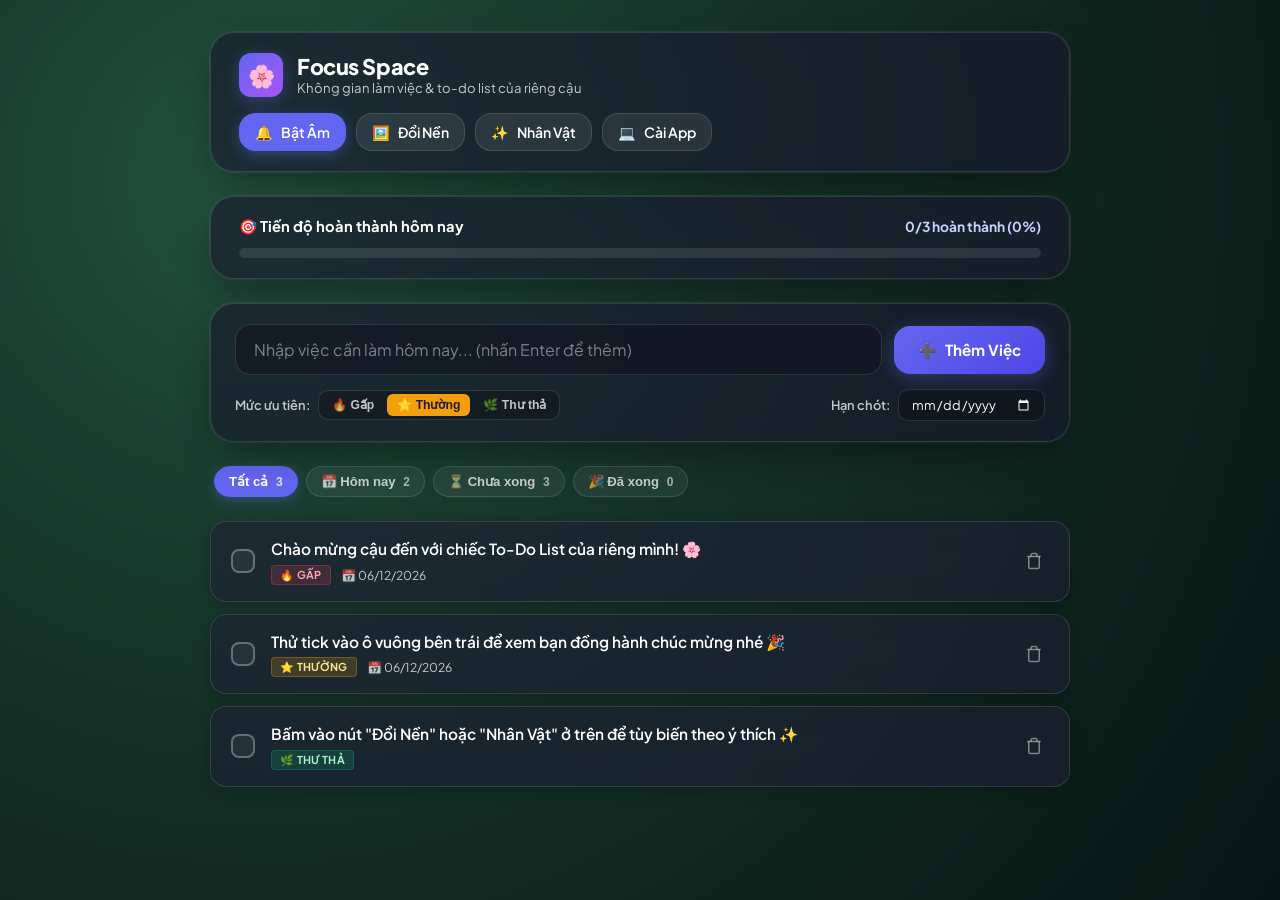
==== index.html @ 89729b4c "Release: Aesthetic Focus To-Do & Companion App v1.0" ====
<!DOCTYPE html>
<html lang="vi">
<head>
  <meta charset="UTF-8">
  <meta name="viewport" content="width=device-width, initial-scale=1.0">
  <title>Aesthetic Focus To-Do & Companion</title>
  <meta name="description" content="Chiếc App To-Do List thẩm mỹ với hình nền tự chọn và nhân vật đồng hành chúc mừng">
  
  <!-- PWA Manifest & Meta -->
  <link rel="manifest" href="manifest.json">
  <meta name="theme-color" content="#1e1e2e">
  <meta name="apple-mobile-web-app-capable" content="yes">
  <meta name="apple-mobile-web-app-status-bar-style" content="black-translucent">
  <link rel="icon" href="data:image/svg+xml,<svg xmlns=%22http://www.w3.org/2000/svg%22 viewBox=%220 0 100 100%22><text y=%22.9em%22 font-size=%2290%22>🌸</text></svg>">

  <!-- Stylesheets -->
  <link rel="stylesheet" href="css/style.css?v=3">
  <link rel="stylesheet" href="css/companion.css?v=3">
</head>
<body>

  <!-- Dynamic Wallpaper & Configurable Blur/Darkness Overlays -->
  <div id="wallpaper-layer"></div>
  <div id="wallpaper-overlay"></div>

  <!-- Confetti Canvas for Celebrations -->
  <canvas id="confetti-canvas"></canvas>

  <!-- Main Viewport -->
  <main class="app-viewport">

    <!-- App Header -->
    <header class="glass-panel app-header">
      <div class="brand-wrapper">
        <div class="brand-logo-icon">🌸</div>
        <div class="brand-text">
          <h1>Focus Space</h1>
          <p>Không gian làm việc & to-do list của riêng cậu</p>
        </div>
      </div>

      <div class="header-controls">
        <button id="btn-toggle-sound" class="icon-btn" title="Bật/Tắt âm thanh chúc mừng">
          <span>🔔</span> Bật Âm
        </button>
        <button id="btn-open-theme-modal" class="icon-btn" title="Tùy chỉnh hình nền & giao diện">
          <span>🖼️</span> Đổi Nền
        </button>
        <button id="btn-open-companion-modal" class="icon-btn" title="Tùy chỉnh nhân vật & câu chúc">
          <span>✨</span> Nhân Vật
        </button>
        <button id="btn-install-pwa" class="icon-btn" style="display: none;" title="Cài đặt thành App trên máy tính">
          <span>💻</span> Cài App
        </button>
      </div>
    </header>

    <!-- Daily Completion Progress Card -->
    <section class="glass-panel progress-card">
      <div class="progress-header">
        <span class="progress-title">🎯 Tiến độ hoàn thành hôm nay</span>
        <span id="progress-stats-text" class="progress-stats">0/0 hoàn thành (0%)</span>
      </div>
      <div class="progress-track">
        <div id="progress-fill" class="progress-fill"></div>
      </div>
    </section>

    <!-- Quick Task Composer -->
    <section class="glass-panel task-composer">
      <form id="task-composer-form" class="composer-form">
        <div class="composer-main-row">
          <input 
            type="text" 
            id="task-input-field" 
            class="task-input-field" 
            placeholder="Nhập việc cần làm hôm nay... (nhấn Enter để thêm)" 
            autocomplete="off" 
            required
          />
          <button type="submit" class="btn-add">
            <span>➕</span> Thêm Việc
          </button>
        </div>

        <div class="composer-meta-row">
          <div class="meta-group">
            <span class="meta-label">Mức ưu tiên:</span>
            <div class="priority-selector">
              <button type="button" class="prio-opt" data-prio="high">🔥 Gấp</button>
              <button type="button" class="prio-opt selected" data-prio="medium">⭐ Thường</button>
              <button type="button" class="prio-opt" data-prio="low">🌿 Thư thả</button>
            </div>
          </div>

          <div class="meta-group">
            <span class="meta-label">Hạn chót:</span>
            <input type="date" id="task-due-date" class="date-input" />
          </div>
        </div>
      </form>
    </section>

    <!-- Filter Bar -->
    <section class="filter-container">
      <div class="filter-chips">
        <button class="chip-btn active" data-filter="all">
          Tất cả <span id="count-all" class="filter-count">0</span>
        </button>
        <button class="chip-btn" data-filter="today">
          📅 Hôm nay <span id="count-today" class="filter-count">0</span>
        </button>
        <button class="chip-btn" data-filter="pending">
          ⏳ Chưa xong <span id="count-pending" class="filter-count">0</span>
        </button>
        <button class="chip-btn" data-filter="completed">
          🎉 Đã xong <span id="count-completed" class="filter-count">0</span>
        </button>
      </div>
    </section>

    <!-- Task List Container -->
    <section id="task-list-container" class="task-list">
      <!-- Dynamically rendered task items -->
    </section>

  </main>

  <!-- Interactive Mascot / Companion Pop-up Widget -->
  <aside id="companion-widget" class="companion-widget" aria-live="polite">
    <div id="companion-speech-bubble" class="companion-speech-bubble" title="Bấm để đóng">
      <span class="speech-bubble-tag">Bạn đồng hành</span>
      <p id="companion-quote-text">Tuyệt vời quá! Cậu đã hoàn thành thêm một việc rồi! ✨</p>
    </div>
    <div id="companion-avatar-box" class="companion-avatar-container" title="Bấm để đóng">
      <img id="companion-img" class="companion-img" src="" alt="Companion Mascot" />
      <div class="companion-sparkle sparkle-1">✨</div>
      <div class="companion-sparkle sparkle-2">💖</div>
    </div>
  </aside>

  <!-- Modal 1: Theme & Wallpaper Studio -->
  <div id="modal-theme-settings" class="modal-backdrop">
    <div class="modal-card">
      <div class="modal-header">
        <h2><span>🖼️</span> Tùy Chỉnh Hình Nền & Hiệu Ứng</h2>
        <button class="btn-close-modal" title="Đóng">✕</button>
      </div>
      <div class="modal-body">
        
        <div>
          <div class="setting-section-title">1. Chọn hình nền có sẵn (Aesthetic Presets)</div>
          <div id="preset-wallpapers-list" class="wallpaper-grid">
            <!-- Rendered by ThemeManager -->
          </div>
        </div>

        <div>
          <div class="setting-section-title">2. Tải ảnh/GIF từ máy tính của bạn</div>
          <label class="upload-box" for="custom-wallpaper-file">
            <div class="upload-box-icon">📁</div>
            <p><strong>Bấm vào đây để chọn ảnh hoặc GIF nền từ máy</strong></p>
            <p style="font-size: 0.76rem; color: var(--text-muted); margin-top: 4px;">(Ảnh sẽ được lưu trực tiếp trên trình duyệt của bạn, hoạt động Offline)</p>
            <input type="file" id="custom-wallpaper-file" accept="image/*" style="display: none;" />
          </label>
        </div>

        <div>
          <div class="setting-section-title">3. Tinh chỉnh độ sáng & độ mờ kính Glassmorphism</div>
          <div style="display: flex; flex-direction: column; gap: 16px;">
            <div class="range-group">
              <div class="range-label-row">
                <span>Độ tối lớp phủ nền (giúp chữ luôn rõ nét)</span>
                <strong id="setting-opacity-val">55%</strong>
              </div>
              <input type="range" id="setting-opacity-range" class="custom-range" min="0.1" max="0.9" step="0.05" value="0.55" />
            </div>

            <div class="range-group">
              <div class="range-label-row">
                <span>Độ mờ hậu cảnh (Background Blur)</span>
                <strong id="setting-blur-val">0px</strong>
              </div>
              <input type="range" id="setting-blur-range" class="custom-range" min="0" max="25" step="1" value="0" />
            </div>
          </div>
        </div>

        <div>
          <button id="btn-reset-theme" class="btn-test-celebration" style="background: rgba(239, 68, 68, 0.15); border-color: rgba(239, 68, 68, 0.4); color: #fca5a5;">
            🧹 Reset Hình Nền Mặc Định & Cập Nhật Mới
          </button>
        </div>

      </div>
    </div>
  </div>

  <!-- Modal 2: Companion Mascot & Dialogue Studio -->
  <div id="modal-companion-settings" class="modal-backdrop">
    <div class="modal-card">
      <div class="modal-header">
        <h2><span>✨</span> Cài Đặt Bạn Đồng Hành & Lời Chúc</h2>
        <button class="btn-close-modal" title="Đóng">✕</button>
      </div>
      <div class="modal-body">
        
        <div>
          <div class="setting-section-title">1. Avatar / Ảnh nhân vật của bạn</div>
          <div class="avatar-preview-box">
            <img id="current-avatar-preview" class="current-avatar-preview" src="" alt="Avatar Preview" />
            <div style="flex: 1;">
              <label class="icon-btn" for="custom-avatar-file" style="cursor: pointer; display: inline-flex;">
                <span>📸</span> Tải ảnh / GIF nhân vật từ máy
              </label>
              <input type="file" id="custom-avatar-file" accept="image/*" style="display: none;" />
              <p style="font-size: 0.76rem; color: var(--text-muted); margin-top: 6px;">
                Cậu có thể tải lên ảnh hoạt hình, anime, chibi hoặc meme yêu thích.
              </p>
            </div>
          </div>
        </div>

        <div>
          <div class="setting-section-title">2. Danh sách câu thoại chúc mừng ngẫu nhiên</div>
          <div style="display: flex; flex-direction: column; gap: 10px;">
            <div id="companion-quotes-list" class="quotes-list">
              <!-- Rendered by CompanionManager -->
            </div>

            <form id="form-add-quote" class="add-quote-row">
              <input type="text" id="input-new-quote" class="input-quote" placeholder="Thêm câu khen ngợi mới theo ý bạn..." required />
              <button type="submit" class="btn-sm-add">Thêm câu</button>
            </form>
          </div>
        </div>

        <div>
          <div class="setting-section-title">3. Trải nghiệm thử hiệu ứng</div>
          <button id="btn-test-celebration" class="btn-test-celebration">
            🎉 Bấm vào đây để thử Pop-up & Pháo hoa ngay lập tức!
          </button>
        </div>

      </div>
    </div>
  </div>

  <!-- Application Logic Scripts -->
  <script src="js/storage.js?v=3"></script>
  <script src="js/audio.js?v=3"></script>
  <script src="js/theme.js?v=3"></script>
  <script src="js/companion.js?v=3"></script>
  <script src="js/tasks.js?v=3"></script>
  <script src="js/app.js?v=3"></script>
</body>
</html>
---- css/style.css ----
@import url('https://fonts.googleapis.com/css2?family=Plus+Jakarta+Sans:wght@400;500;600;700;800&family=JetBrains+Mono:wght@400;500&display=swap');

:root {
  --font-main: 'Plus Jakarta Sans', system-ui, -apple-system, sans-serif;
  --font-mono: 'JetBrains Mono', monospace;

  /* Glassmorphism tokens */
  --glass-bg: rgba(26, 27, 46, 0.65);
  --glass-bg-hover: rgba(35, 37, 64, 0.8);
  --glass-card: rgba(30, 32, 54, 0.6);
  --glass-border: rgba(255, 255, 255, 0.12);
  --glass-border-focus: rgba(147, 197, 253, 0.45);
  --glass-shadow: 0 16px 40px -10px rgba(0, 0, 0, 0.45), 0 0 1px 1px rgba(255, 255, 255, 0.08);

  /* Colors */
  --text-primary: #ffffff;
  --text-secondary: rgba(255, 255, 255, 0.75);
  --text-muted: rgba(255, 255, 255, 0.45);
  
  --primary: #6366f1;
  --primary-hover: #4f46e5;
  --primary-glow: rgba(99, 102, 241, 0.35);

  --accent-green: #10b981;
  --accent-amber: #f59e0b;
  --accent-rose: #f43f5e;
  --accent-cyan: #06b6d4;

  /* Priority Tags */
  --prio-high-bg: rgba(244, 63, 94, 0.18);
  --prio-high-text: #fda4af;
  --prio-med-bg: rgba(245, 158, 11, 0.18);
  --prio-med-text: #fde68a;
  --prio-low-bg: rgba(16, 185, 129, 0.18);
  --prio-low-text: #a7f3d0;

  --radius-sm: 10px;
  --radius-md: 16px;
  --radius-lg: 24px;
  --radius-full: 9999px;

  --backdrop-blur: 16px;
  --bg-overlay-opacity: 0.55;
  --transition-smooth: all 0.25s cubic-bezier(0.4, 0, 0.2, 1);
}

/* Reset & Base */
*, *::before, *::after {
  margin: 0;
  padding: 0;
  box-sizing: border-box;
}

html, body {
  width: 100%;
  min-height: 100vh;
  margin: 0;
  padding: 0;
  background: transparent;
  font-family: var(--font-main);
  color: var(--text-primary);
  overflow-x: hidden;
  -webkit-font-smoothing: antialiased;
}

/* Màu tối chỉ ở html element (phía sau cùng) */
html {
  background-color: #0c0e1a;
}

body {
  position: relative;
}

/* Dynamic Wallpaper Container - luôn nằm dưới cùng, KHÔNG dùng z-index âm */
#wallpaper-layer {
  position: fixed;
  inset: 0;
  width: 100%;
  height: 100%;
  background-size: cover;
  background-position: center center;
  background-repeat: no-repeat;
  /* Gradient fallback đẹp khi chưa load được ảnh */
  background-color: #1a1a2e;
  background-image: linear-gradient(135deg, #1a1a2e 0%, #16213e 40%, #0f3460 100%);
  transition: background-image 0.5s ease-in-out;
  z-index: 1;
  pointer-events: none;
}

/* Lớp phủ tối lên ảnh nền */
#wallpaper-overlay {
  position: fixed;
  inset: 0;
  width: 100%;
  height: 100%;
  background-color: rgba(8, 10, 20, 0.35);
  backdrop-filter: blur(var(--wallpaper-blur, 0px));
  -webkit-backdrop-filter: blur(var(--wallpaper-blur, 0px));
  z-index: 2;
  pointer-events: none;
  transition: background-color 0.3s ease, backdrop-filter 0.3s ease;
}

/* Main App Wrapper - cao nhất */
.app-viewport {
  width: 100%;
  max-width: 900px;
  margin: 0 auto;
  padding: 32px 20px 100px;
  min-height: 100vh;
  display: flex;
  flex-direction: column;
  gap: 24px;
  position: relative;
  z-index: 10;
}

/* Glassmorphism Surface Utility */
.glass-panel {
  background: var(--glass-bg);
  backdrop-filter: blur(var(--backdrop-blur));
  -webkit-backdrop-filter: blur(var(--backdrop-blur));
  border: 1px solid var(--glass-border);
  box-shadow: var(--glass-shadow);
  border-radius: var(--radius-lg);
  position: relative;
  overflow: hidden;
}

/* Header Section */
.app-header {
  padding: 20px 28px;
  display: flex;
  align-items: center;
  justify-content: space-between;
  gap: 16px;
  flex-wrap: wrap;
}

.brand-wrapper {
  display: flex;
  align-items: center;
  gap: 14px;
}

.brand-logo-icon {
  width: 44px;
  height: 44px;
  border-radius: 12px;
  background: linear-gradient(135deg, #6366f1, #a855f7);
  display: flex;
  align-items: center;
  justify-content: center;
  font-size: 22px;
  box-shadow: 0 4px 15px var(--primary-glow);
}

.brand-text h1 {
  font-size: 1.35rem;
  font-weight: 800;
  letter-spacing: -0.02em;
  line-height: 1.2;
}

.brand-text p {
  font-size: 0.82rem;
  color: var(--text-secondary);
}

.header-controls {
  display: flex;
  align-items: center;
  gap: 10px;
}

.icon-btn {
  background: rgba(255, 255, 255, 0.08);
  border: 1px solid var(--glass-border);
  color: var(--text-primary);
  padding: 9px 15px;
  border-radius: var(--radius-md);
  cursor: pointer;
  display: inline-flex;
  align-items: center;
  gap: 8px;
  font-size: 0.88rem;
  font-weight: 600;
  font-family: inherit;
  transition: var(--transition-smooth);
}

.icon-btn:hover {
  background: rgba(255, 255, 255, 0.16);
  border-color: rgba(255, 255, 255, 0.3);
  transform: translateY(-1px);
}

.icon-btn.active {
  background: var(--primary);
  border-color: var(--primary);
  box-shadow: 0 4px 14px var(--primary-glow);
}

/* Progress & Daily Metric Bar */
.progress-card {
  padding: 20px 28px;
}

.progress-header {
  display: flex;
  justify-content: space-between;
  align-items: center;
  margin-bottom: 12px;
}

.progress-title {
  font-size: 0.92rem;
  font-weight: 700;
  display: flex;
  align-items: center;
  gap: 8px;
}

.progress-stats {
  font-size: 0.86rem;
  font-weight: 700;
  color: #c7d2fe;
}

.progress-track {
  width: 100%;
  height: 10px;
  background: rgba(255, 255, 255, 0.1);
  border-radius: var(--radius-full);
  overflow: hidden;
  position: relative;
}

.progress-fill {
  height: 100%;
  width: 0%;
  background: linear-gradient(90deg, #6366f1, #38bdf8, #10b981);
  border-radius: var(--radius-full);
  transition: width 0.5s cubic-bezier(0.34, 1.56, 0.64, 1);
  box-shadow: 0 0 12px rgba(56, 189, 248, 0.5);
}

/* Quick Input Section */
.task-composer {
  padding: 20px 24px;
}

.composer-form {
  display: flex;
  flex-direction: column;
  gap: 14px;
}

.composer-main-row {
  display: flex;
  gap: 12px;
  align-items: center;
}

.task-input-field {
  flex: 1;
  background: rgba(15, 16, 28, 0.5);
  border: 1px solid var(--glass-border);
  border-radius: var(--radius-md);
  padding: 14px 18px;
  color: var(--text-primary);
  font-size: 1rem;
  font-family: inherit;
  outline: none;
  transition: var(--transition-smooth);
}

.task-input-field::placeholder {
  color: var(--text-muted);
}

.task-input-field:focus {
  border-color: var(--primary);
  background: rgba(20, 22, 38, 0.7);
  box-shadow: 0 0 0 3px var(--primary-glow);
}

.btn-add {
  background: linear-gradient(135deg, #6366f1, #4f46e5);
  color: white;
  border: none;
  border-radius: var(--radius-md);
  padding: 14px 24px;
  font-weight: 700;
  font-size: 0.95rem;
  font-family: inherit;
  cursor: pointer;
  display: inline-flex;
  align-items: center;
  gap: 8px;
  box-shadow: 0 4px 18px var(--primary-glow);
  transition: var(--transition-smooth);
  white-space: nowrap;
}

.btn-add:hover {
  transform: translateY(-2px);
  box-shadow: 0 6px 22px rgba(99, 102, 241, 0.55);
}

.composer-meta-row {
  display: flex;
  align-items: center;
  justify-content: space-between;
  gap: 12px;
  flex-wrap: wrap;
}

.meta-group {
  display: flex;
  align-items: center;
  gap: 8px;
}

.meta-label {
  font-size: 0.8rem;
  color: var(--text-secondary);
  font-weight: 600;
}

.priority-selector {
  display: flex;
  background: rgba(0, 0, 0, 0.25);
  border: 1px solid var(--glass-border);
  padding: 3px;
  border-radius: var(--radius-sm);
  gap: 3px;
}

.prio-opt {
  padding: 4px 10px;
  font-size: 0.76rem;
  font-weight: 600;
  border-radius: 6px;
  cursor: pointer;
  background: transparent;
  border: none;
  color: var(--text-secondary);
  transition: var(--transition-smooth);
}

.prio-opt.selected[data-prio="high"] {
  background: var(--accent-rose);
  color: #ffffff;
}

.prio-opt.selected[data-prio="medium"] {
  background: var(--accent-amber);
  color: #1e1e2e;
}

.prio-opt.selected[data-prio="low"] {
  background: var(--accent-green);
  color: #064e3b;
}

.date-input {
  background: rgba(0, 0, 0, 0.25);
  border: 1px solid var(--glass-border);
  color: var(--text-primary);
  padding: 6px 12px;
  border-radius: var(--radius-sm);
  font-size: 0.8rem;
  font-family: inherit;
  outline: none;
  color-scheme: dark;
}

/* Filter Bar */
.filter-container {
  display: flex;
  align-items: center;
  justify-content: space-between;
  gap: 12px;
  flex-wrap: wrap;
  padding: 0 4px;
}

.filter-chips {
  display: flex;
  align-items: center;
  gap: 8px;
  flex-wrap: wrap;
}

.chip-btn {
  background: rgba(255, 255, 255, 0.06);
  border: 1px solid var(--glass-border);
  color: var(--text-secondary);
  padding: 7px 14px;
  border-radius: var(--radius-full);
  font-size: 0.82rem;
  font-weight: 600;
  cursor: pointer;
  transition: var(--transition-smooth);
}

.chip-btn:hover {
  background: rgba(255, 255, 255, 0.12);
  color: var(--text-primary);
}

.chip-btn.active {
  background: var(--primary);
  border-color: var(--primary);
  color: white;
  box-shadow: 0 3px 12px var(--primary-glow);
}

.filter-count {
  font-size: 0.75rem;
  opacity: 0.8;
  margin-left: 4px;
}

/* Task List */
.task-list {
  display: flex;
  flex-direction: column;
  gap: 12px;
  min-height: 150px;
}

.task-item {
  background: var(--glass-card);
  backdrop-filter: blur(calc(var(--backdrop-blur) * 0.8));
  border: 1px solid var(--glass-border);
  border-radius: var(--radius-md);
  padding: 16px 20px;
  display: flex;
  align-items: center;
  justify-content: space-between;
  gap: 16px;
  transition: var(--transition-smooth);
  box-shadow: 0 4px 16px rgba(0, 0, 0, 0.2);
  animation: slideDown 0.25s ease-out;
}

@keyframes slideDown {
  from { opacity: 0; transform: translateY(-8px); }
  to { opacity: 1; transform: translateY(0); }
}

.task-item:hover {
  background: var(--glass-bg-hover);
  border-color: rgba(255, 255, 255, 0.22);
  transform: translateY(-2px);
  box-shadow: 0 8px 24px rgba(0, 0, 0, 0.35);
}

.task-item.completed {
  opacity: 0.65;
  background: rgba(18, 20, 32, 0.45);
}

.task-left {
  display: flex;
  align-items: center;
  gap: 16px;
  flex: 1;
  min-width: 0;
}

/* Custom Checkbox */
.custom-checkbox {
  width: 24px;
  height: 24px;
  border-radius: 8px;
  border: 2px solid rgba(255, 255, 255, 0.3);
  background: rgba(255, 255, 255, 0.05);
  cursor: pointer;
  display: flex;
  align-items: center;
  justify-content: center;
  flex-shrink: 0;
  transition: var(--transition-smooth);
}

.custom-checkbox:hover {
  border-color: var(--primary);
  background: rgba(99, 102, 241, 0.15);
}

.task-item.completed .custom-checkbox {
  background: var(--accent-green);
  border-color: var(--accent-green);
}

.custom-checkbox svg {
  width: 14px;
  height: 14px;
  stroke: white;
  stroke-width: 3;
  opacity: 0;
  transform: scale(0.5);
  transition: var(--transition-smooth);
}

.task-item.completed .custom-checkbox svg {
  opacity: 1;
  transform: scale(1);
}

.task-content {
  flex: 1;
  min-width: 0;
}

.task-title {
  font-size: 0.96rem;
  font-weight: 600;
  color: var(--text-primary);
  word-break: break-word;
  line-height: 1.4;
  transition: var(--transition-smooth);
}

.task-item.completed .task-title {
  text-decoration: line-through;
  color: var(--text-muted);
}

.task-sub-info {
  display: flex;
  align-items: center;
  gap: 10px;
  margin-top: 5px;
  font-size: 0.76rem;
  flex-wrap: wrap;
}

.badge-prio {
  padding: 2px 8px;
  border-radius: 4px;
  font-weight: 700;
  text-transform: uppercase;
  letter-spacing: 0.03em;
  font-size: 0.68rem;
}

.badge-prio.high {
  background: var(--prio-high-bg);
  color: var(--prio-high-text);
  border: 1px solid rgba(244, 63, 94, 0.3);
}

.badge-prio.medium {
  background: var(--prio-med-bg);
  color: var(--prio-med-text);
  border: 1px solid rgba(245, 158, 11, 0.3);
}

.badge-prio.low {
  background: var(--prio-low-bg);
  color: var(--prio-low-text);
  border: 1px solid rgba(16, 185, 129, 0.3);
}

.task-due-date {
  color: var(--text-secondary);
  display: flex;
  align-items: center;
  gap: 4px;
}

.task-actions {
  display: flex;
  align-items: center;
  gap: 6px;
}

.btn-action-icon {
  background: transparent;
  border: none;
  color: var(--text-muted);
  cursor: pointer;
  padding: 6px;
  border-radius: 8px;
  display: flex;
  align-items: center;
  justify-content: center;
  transition: var(--transition-smooth);
}

.btn-action-icon:hover {
  color: var(--accent-rose);
  background: rgba(244, 63, 94, 0.15);
}

/* Empty State */
.empty-state {
  text-align: center;
  padding: 48px 20px;
  color: var(--text-muted);
}

.empty-icon {
  font-size: 3rem;
  margin-bottom: 12px;
  opacity: 0.8;
}

.empty-state h3 {
  font-size: 1.1rem;
  color: var(--text-primary);
  margin-bottom: 6px;
}

.empty-state p {
  font-size: 0.85rem;
  color: var(--text-secondary);
}

/* Modals */
.modal-backdrop {
  position: fixed;
  inset: 0;
  background: rgba(5, 7, 15, 0.75);
  backdrop-filter: blur(12px);
  display: none;
  align-items: center;
  justify-content: center;
  z-index: 100;
  padding: 20px;
  animation: fadeIn 0.2s ease-out;
}

.modal-backdrop.open {
  display: flex;
}

@keyframes fadeIn {
  from { opacity: 0; }
  to { opacity: 1; }
}

.modal-card {
  width: 100%;
  max-width: 620px;
  max-height: 88vh;
  background: rgba(22, 24, 40, 0.95);
  border: 1px solid var(--glass-border);
  border-radius: var(--radius-lg);
  box-shadow: 0 24px 60px rgba(0, 0, 0, 0.6);
  display: flex;
  flex-direction: column;
  overflow: hidden;
}

.modal-header {
  padding: 20px 24px;
  border-bottom: 1px solid var(--glass-border);
  display: flex;
  justify-content: space-between;
  align-items: center;
}

.modal-header h2 {
  font-size: 1.15rem;
  font-weight: 700;
  display: flex;
  align-items: center;
  gap: 10px;
}

.btn-close-modal {
  background: transparent;
  border: none;
  color: var(--text-muted);
  font-size: 1.4rem;
  cursor: pointer;
  padding: 4px;
  line-height: 1;
  transition: var(--transition-smooth);
}

.btn-close-modal:hover {
  color: white;
}

.modal-body {
  padding: 24px;
  overflow-y: auto;
  display: flex;
  flex-direction: column;
  gap: 22px;
}

.setting-section-title {
  font-size: 0.85rem;
  font-weight: 700;
  text-transform: uppercase;
  letter-spacing: 0.05em;
  color: #c7d2fe;
  margin-bottom: 10px;
}

.wallpaper-grid {
  display: grid;
  grid-template-columns: repeat(auto-fill, minmax(120px, 1fr));
  gap: 12px;
}

.preset-thumb {
  height: 80px;
  border-radius: var(--radius-md);
  border: 2px solid transparent;
  background-size: cover;
  background-position: center;
  cursor: pointer;
  position: relative;
  overflow: hidden;
  transition: var(--transition-smooth);
}

.preset-thumb:hover {
  transform: scale(1.04);
  border-color: rgba(255, 255, 255, 0.4);
}

.preset-thumb.active {
  border-color: var(--primary);
  box-shadow: 0 0 0 2px var(--primary), 0 4px 14px var(--primary-glow);
}

.preset-label {
  position: absolute;
  bottom: 0;
  inset-x: 0;
  background: linear-gradient(transparent, rgba(0, 0, 0, 0.8));
  font-size: 0.7rem;
  font-weight: 600;
  padding: 4px 6px;
  text-align: center;
  white-space: nowrap;
  overflow: hidden;
  text-overflow: ellipsis;
}

.upload-box {
  border: 2px dashed rgba(255, 255, 255, 0.2);
  border-radius: var(--radius-md);
  padding: 20px;
  text-align: center;
  cursor: pointer;
  background: rgba(255, 255, 255, 0.03);
  transition: var(--transition-smooth);
}

.upload-box:hover {
  border-color: var(--primary);
  background: rgba(99, 102, 241, 0.08);
}

.upload-box-icon {
  font-size: 2rem;
  margin-bottom: 6px;
}

.range-group {
  display: flex;
  flex-direction: column;
  gap: 8px;
}

.range-label-row {
  display: flex;
  justify-content: space-between;
  font-size: 0.84rem;
  color: var(--text-secondary);
}

.custom-range {
  width: 100%;
  accent-color: var(--primary);
  cursor: pointer;
}

/* Custom Scrollbars */
::-webkit-scrollbar {
  width: 6px;
  height: 6px;
}

::-webkit-scrollbar-track {
  background: transparent;
}

::-webkit-scrollbar-thumb {
  background: rgba(255, 255, 255, 0.15);
  border-radius: 999px;
}

::-webkit-scrollbar-thumb:hover {
  background: rgba(255, 255, 255, 0.3);
}

/* Responsive Breakpoints */
@media (max-width: 640px) {
  .app-viewport {
    padding: 16px 12px 80px;
    gap: 16px;
  }
  
  .app-header {
    padding: 16px;
  }

  .composer-main-row {
    flex-direction: column;
  }

  .btn-add {
    width: 100%;
    justify-content: center;
  }

  .composer-meta-row {
    flex-direction: column;
    align-items: flex-start;
  }
}
---- css/companion.css ----
/* Companion Mascot Popup Styles */

#confetti-canvas {
  position: fixed;
  inset: 0;
  width: 100%;
  height: 100%;
  pointer-events: none;
  z-index: 999;
}

.companion-widget {
  position: fixed;
  bottom: 28px;
  right: 28px;
  z-index: 500;
  display: flex;
  flex-direction: column;
  align-items: flex-end;
  gap: 12px;
  pointer-events: none;
  user-select: none;
}

.companion-speech-bubble {
  background: rgba(26, 28, 48, 0.95);
  backdrop-filter: blur(16px);
  -webkit-backdrop-filter: blur(16px);
  border: 1px solid rgba(255, 255, 255, 0.2);
  box-shadow: 0 12px 32px rgba(0, 0, 0, 0.45), 0 0 1px 1px rgba(255, 255, 255, 0.1);
  padding: 14px 18px;
  border-radius: 18px 18px 4px 18px;
  max-width: 280px;
  color: #ffffff;
  font-size: 0.92rem;
  font-weight: 600;
  line-height: 1.45;
  pointer-events: auto;
  cursor: pointer;
  opacity: 0;
  transform: translateY(12px) scale(0.92);
  transition: all 0.35s cubic-bezier(0.34, 1.56, 0.64, 1);
  position: relative;
}

.companion-speech-bubble.active {
  opacity: 1;
  transform: translateY(0) scale(1);
}

.speech-bubble-tag {
  display: block;
  font-size: 0.7rem;
  text-transform: uppercase;
  letter-spacing: 0.05em;
  color: #818cf8;
  margin-bottom: 4px;
}

.companion-avatar-container {
  width: 88px;
  height: 88px;
  border-radius: 50%;
  background: rgba(30, 32, 54, 0.85);
  border: 3px solid rgba(255, 255, 255, 0.25);
  box-shadow: 0 12px 30px rgba(0, 0, 0, 0.5), 0 0 20px var(--primary-glow);
  display: flex;
  align-items: center;
  justify-content: center;
  position: relative;
  overflow: hidden;
  pointer-events: auto;
  cursor: pointer;
  opacity: 0;
  transform: translateY(20px) scale(0.8);
  transition: all 0.4s cubic-bezier(0.34, 1.56, 0.64, 1);
}

.companion-avatar-container.active {
  opacity: 1;
  transform: translateY(0) scale(1);
  animation: companionBounce 0.6s ease-out;
}

@keyframes companionBounce {
  0% { transform: translateY(30px) scale(0.7); }
  50% { transform: translateY(-10px) scale(1.08); }
  75% { transform: translateY(4px) scale(0.96); }
  100% { transform: translateY(0) scale(1); }
}

.companion-img {
  width: 100%;
  height: 100%;
  object-fit: cover;
  border-radius: 50%;
}

.companion-sparkle {
  position: absolute;
  font-size: 1.2rem;
  animation: floatSparkle 1.8s infinite alternate ease-in-out;
  pointer-events: none;
}

.sparkle-1 { top: -4px; left: -4px; animation-delay: 0s; }
.sparkle-2 { bottom: -4px; right: -4px; animation-delay: 0.5s; }

@keyframes floatSparkle {
  from { transform: translateY(0) rotate(0deg) scale(0.8); }
  to { transform: translateY(-6px) rotate(20deg) scale(1.15); }
}

/* Companion Settings Modal Extras */
.avatar-preview-box {
  display: flex;
  align-items: center;
  gap: 20px;
  padding: 16px;
  background: rgba(255, 255, 255, 0.04);
  border: 1px solid var(--glass-border);
  border-radius: var(--radius-md);
}

.current-avatar-preview {
  width: 72px;
  height: 72px;
  border-radius: 50%;
  border: 2px solid var(--primary);
  object-fit: cover;
  box-shadow: 0 4px 14px var(--primary-glow);
}

.quotes-list {
  display: flex;
  flex-direction: column;
  gap: 8px;
  max-height: 220px;
  overflow-y: auto;
  padding-right: 4px;
}

.quote-item {
  display: flex;
  align-items: center;
  justify-content: space-between;
  gap: 10px;
  padding: 10px 14px;
  background: rgba(255, 255, 255, 0.04);
  border: 1px solid var(--glass-border);
  border-radius: var(--radius-sm);
  font-size: 0.86rem;
}

.quote-item span {
  flex: 1;
}

.btn-remove-quote {
  background: transparent;
  border: none;
  color: var(--text-muted);
  cursor: pointer;
  padding: 4px;
  font-size: 0.85rem;
  transition: var(--transition-smooth);
}

.btn-remove-quote:hover {
  color: var(--accent-rose);
}

.add-quote-row {
  display: flex;
  gap: 8px;
}

.input-quote {
  flex: 1;
  background: rgba(0, 0, 0, 0.25);
  border: 1px solid var(--glass-border);
  border-radius: var(--radius-sm);
  padding: 8px 12px;
  color: var(--text-primary);
  font-size: 0.85rem;
  font-family: inherit;
  outline: none;
}

.input-quote:focus {
  border-color: var(--primary);
}

.btn-sm-add {
  background: var(--primary);
  color: white;
  border: none;
  border-radius: var(--radius-sm);
  padding: 8px 14px;
  font-size: 0.82rem;
  font-weight: 600;
  cursor: pointer;
  transition: var(--transition-smooth);
}

.btn-sm-add:hover {
  background: var(--primary-hover);
}

/* Floating Test Button */
.btn-test-celebration {
  background: rgba(255, 255, 255, 0.08);
  border: 1px solid var(--glass-border);
  color: #c7d2fe;
  padding: 8px 14px;
  border-radius: var(--radius-sm);
  font-size: 0.8rem;
  font-weight: 600;
  cursor: pointer;
  transition: var(--transition-smooth);
  width: 100%;
}

.btn-test-celebration:hover {
  background: rgba(99, 102, 241, 0.2);
  border-color: var(--primary);
}

@media (max-width: 640px) {
  .companion-widget {
    bottom: 20px;
    right: 20px;
  }
  .companion-speech-bubble {
    max-width: 230px;
    font-size: 0.84rem;
  }
  .companion-avatar-container {
    width: 72px;
    height: 72px;
  }
}
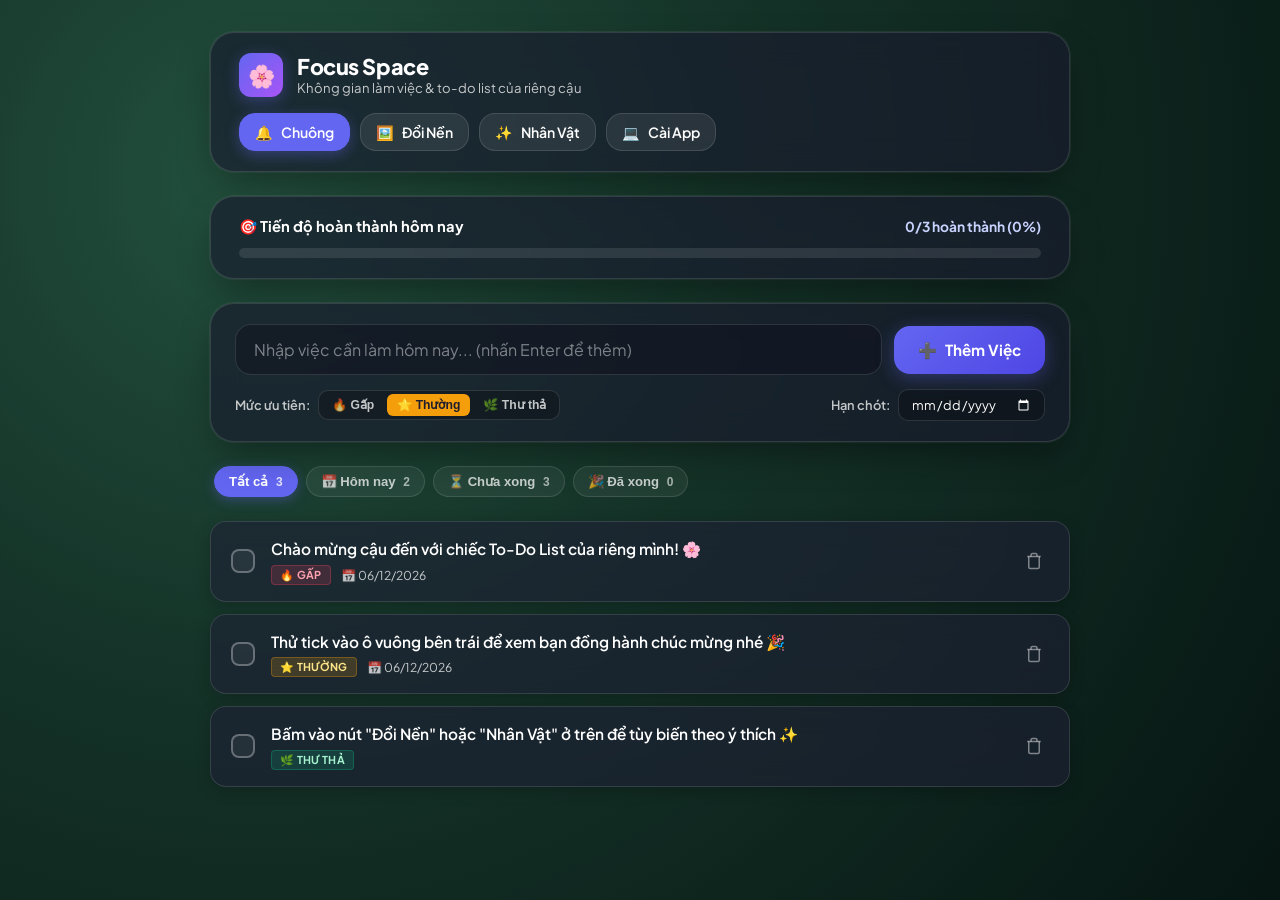
==== commit e4c038a2: "Feature: Custom Sound Studio with Vietnamese AI Voice TTS and Custom Audio Upload" ====
--- a/index.html
+++ b/index.html
@@ -40,8 +40,8 @@
       </div>
 
       <div class="header-controls">
-        <button id="btn-toggle-sound" class="icon-btn" title="Bật/Tắt âm thanh chúc mừng">
-          <span>🔔</span> Bật Âm
+        <button id="btn-open-audio-modal" class="icon-btn" title="Cài đặt âm thanh & giọng nói chúc mừng">
+          <span id="sound-btn-icon">🔔</span> <span id="sound-btn-label">Âm Thanh</span>
         </button>
         <button id="btn-open-theme-modal" class="icon-btn" title="Tùy chỉnh hình nền & giao diện">
           <span>🖼️</span> Đổi Nền
@@ -246,12 +246,87 @@
     </div>
   </div>
 
+  <!-- Modal 3: Audio & Voice Studio -->
+  <div id="modal-audio-settings" class="modal-backdrop">
+    <div class="modal-card">
+      <div class="modal-header">
+        <h2><span>🔊</span> Studio Âm Thanh & Giọng Nói Chúc Mừng</h2>
+        <button class="btn-close-modal" title="Đóng">✕</button>
+      </div>
+      <div class="modal-body">
+        
+        <div>
+          <div class="setting-section-title">1. Chọn Chế Độ Âm Thanh Chúc Mừng</div>
+          <div class="audio-mode-grid" id="audio-mode-selector">
+            <div class="audio-mode-card active" data-mode="chime">
+              <div class="mode-card-icon">🔔</div>
+              <div class="mode-card-title">Chuông Ting Ting</div>
+              <div class="mode-card-desc">Âm thanh du dương, nhẹ nhàng tạo cảm hứng</div>
+            </div>
+
+            <div class="audio-mode-card" data-mode="voice">
+              <div class="mode-card-icon">🗣️</div>
+              <div class="mode-card-title">Giọng AI Tiếng Việt</div>
+              <div class="mode-card-desc">Đọc to câu khen ngợi ngẫu nhiên của nhân vật</div>
+            </div>
+
+            <div class="audio-mode-card" data-mode="custom">
+              <div class="mode-card-icon">🎵</div>
+              <div class="mode-card-title">File Tự Tải (MP3)</div>
+              <div class="mode-card-desc">Phát đoạn âm thanh / giọng nói riêng của bạn</div>
+            </div>
+
+            <div class="audio-mode-card" data-mode="mute">
+              <div class="mode-card-icon">🔇</div>
+              <div class="mode-card-title">Tắt Âm Thanh</div>
+              <div class="mode-card-desc">Chế độ im lặng, chỉ hiện pop-up & pháo hoa</div>
+            </div>
+          </div>
+        </div>
+
+        <div>
+          <div class="setting-section-title">2. Tải File Âm Thanh Riêng Từ Máy Tính (MP3 / WAV / M4A)</div>
+          <label class="upload-box" for="custom-audio-file">
+            <div class="upload-box-icon">🎙️</div>
+            <p><strong>Bấm vào đây để tải file âm thanh của bạn</strong></p>
+            <p id="custom-audio-status" style="font-size: 0.78rem; color: #a5b4fc; margin-top: 4px;">
+              (Hỗ trợ file nhạc khích lệ, tiếng anime, meme hoặc giọng thu âm)
+            </p>
+            <input type="file" id="custom-audio-file" accept="audio/*" style="display: none;" />
+          </label>
+        </div>
+
+        <div>
+          <div class="setting-section-title">3. Âm Lượng (Volume)</div>
+          <div class="range-group">
+            <div class="range-label-row">
+              <span>Độ lớn âm lượng</span>
+              <strong id="sound-volume-val">80%</strong>
+            </div>
+            <input type="range" id="sound-volume-range" class="custom-range" min="0" max="1" step="0.05" value="0.8" />
+          </div>
+        </div>
+
+        <div style="display: flex; flex-direction: column; gap: 10px;">
+          <div class="setting-section-title">4. Nghe Thử & Khôi Phục</div>
+          <button id="btn-test-sound" class="btn-test-celebration" style="background: rgba(99, 102, 241, 0.2); border-color: var(--primary);">
+            🔊 Nghe Thử Âm Thanh / Lời Khen Ngay
+          </button>
+          <button id="btn-reset-audio" class="btn-test-celebration" style="background: rgba(239, 68, 68, 0.15); border-color: rgba(239, 68, 68, 0.35); color: #fca5a5;">
+            🧹 Khôi Phục Âm Chuông Gốc Ban Đầu
+          </button>
+        </div>
+
+      </div>
+    </div>
+  </div>
+
   <!-- Application Logic Scripts -->
-  <script src="js/storage.js?v=3"></script>
-  <script src="js/audio.js?v=3"></script>
-  <script src="js/theme.js?v=3"></script>
-  <script src="js/companion.js?v=3"></script>
-  <script src="js/tasks.js?v=3"></script>
-  <script src="js/app.js?v=3"></script>
+  <script src="js/storage.js?v=4"></script>
+  <script src="js/audio.js?v=4"></script>
+  <script src="js/theme.js?v=4"></script>
+  <script src="js/companion.js?v=4"></script>
+  <script src="js/tasks.js?v=4"></script>
+  <script src="js/app.js?v=4"></script>
 </body>
 </html>
--- a/css/style.css
+++ b/css/style.css
@@ -807,6 +807,54 @@
   background: rgba(255, 255, 255, 0.3);
 }
 
+/* Audio Studio Mode Cards */
+.audio-mode-grid {
+  display: grid;
+  grid-template-columns: repeat(auto-fill, minmax(240px, 1fr));
+  gap: 12px;
+}
+
+.audio-mode-card {
+  background: rgba(255, 255, 255, 0.04);
+  border: 1px solid var(--glass-border);
+  border-radius: var(--radius-md);
+  padding: 14px 16px;
+  cursor: pointer;
+  transition: var(--transition-smooth);
+  display: flex;
+  flex-direction: column;
+  gap: 4px;
+}
+
+.audio-mode-card:hover {
+  background: rgba(255, 255, 255, 0.08);
+  border-color: rgba(255, 255, 255, 0.25);
+  transform: translateY(-2px);
+}
+
+.audio-mode-card.active {
+  background: rgba(99, 102, 241, 0.18);
+  border-color: var(--primary);
+  box-shadow: 0 0 0 1px var(--primary), 0 4px 16px var(--primary-glow);
+}
+
+.mode-card-icon {
+  font-size: 1.5rem;
+  margin-bottom: 2px;
+}
+
+.mode-card-title {
+  font-size: 0.92rem;
+  font-weight: 700;
+  color: var(--text-primary);
+}
+
+.mode-card-desc {
+  font-size: 0.78rem;
+  color: var(--text-muted);
+  line-height: 1.35;
+}
+
 /* Responsive Breakpoints */
 @media (max-width: 640px) {
   .app-viewport {
@@ -818,6 +866,10 @@
     padding: 16px;
   }
 
+  .audio-mode-grid {
+    grid-template-columns: 1fr;
+  }
+
   .composer-main-row {
     flex-direction: column;
   }
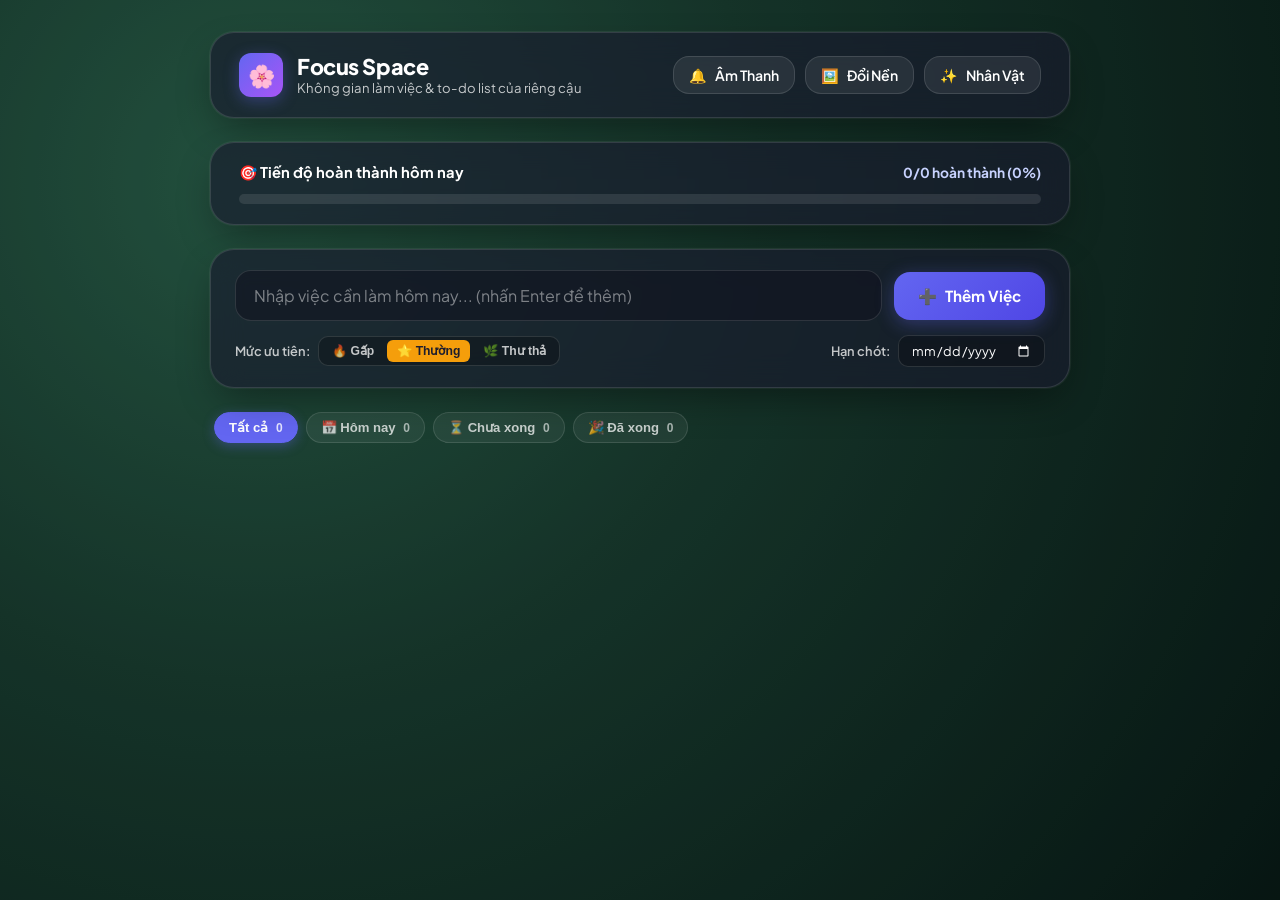
==== commit 328a8bcd: "Feature: 100% Progress Milestone Celebration with Interactive Reset and Rest Choices" ====
--- a/index.html
+++ b/index.html
@@ -235,10 +235,13 @@
           </div>
         </div>
 
-        <div>
+        <div style="display: flex; flex-direction: column; gap: 8px;">
           <div class="setting-section-title">3. Trải nghiệm thử hiệu ứng</div>
           <button id="btn-test-celebration" class="btn-test-celebration">
-            🎉 Bấm vào đây để thử Pop-up & Pháo hoa ngay lập tức!
+            🎉 Thử Pop-up & Pháo hoa việc thông thường
+          </button>
+          <button id="btn-test-100-celebration" class="btn-test-celebration" style="background: rgba(251, 191, 36, 0.18); border-color: rgba(251, 191, 36, 0.45); color: #fde68a;">
+            🏆 Thử Vinh Danh 100% Hoàn Thành & Tùy Chọn Reset
           </button>
         </div>
 
@@ -322,11 +325,11 @@
   </div>
 
   <!-- Application Logic Scripts -->
-  <script src="js/storage.js?v=4"></script>
-  <script src="js/audio.js?v=4"></script>
-  <script src="js/theme.js?v=4"></script>
-  <script src="js/companion.js?v=4"></script>
-  <script src="js/tasks.js?v=4"></script>
-  <script src="js/app.js?v=4"></script>
+  <script src="js/storage.js?v=5"></script>
+  <script src="js/audio.js?v=5"></script>
+  <script src="js/theme.js?v=5"></script>
+  <script src="js/companion.js?v=5"></script>
+  <script src="js/tasks.js?v=5"></script>
+  <script src="js/app.js?v=5"></script>
 </body>
 </html>
--- a/css/companion.css
+++ b/css/companion.css
@@ -226,14 +226,94 @@
   border-color: var(--primary);
 }
 
+/* Grand 100% Milestone Speech Bubble Styles */
+.companion-speech-bubble.grand-milestone {
+  max-width: 350px;
+  background: linear-gradient(135deg, rgba(30, 27, 75, 0.95), rgba(49, 46, 129, 0.95));
+  border: 1.5px solid rgba(251, 191, 36, 0.6);
+  box-shadow: 0 16px 40px rgba(0, 0, 0, 0.6), 0 0 25px rgba(251, 191, 36, 0.35);
+  animation: milestonePulse 2s infinite alternate ease-in-out;
+}
+
+@keyframes milestonePulse {
+  from { box-shadow: 0 16px 40px rgba(0, 0, 0, 0.6), 0 0 15px rgba(251, 191, 36, 0.25); }
+  to { box-shadow: 0 16px 45px rgba(0, 0, 0, 0.6), 0 0 28px rgba(251, 191, 36, 0.5); }
+}
+
+.badge-grand-milestone {
+  display: inline-flex;
+  align-items: center;
+  gap: 5px;
+  font-size: 0.72rem;
+  font-weight: 800;
+  text-transform: uppercase;
+  letter-spacing: 0.05em;
+  color: #fbbf24;
+  background: rgba(251, 191, 36, 0.15);
+  padding: 3px 8px;
+  border-radius: 6px;
+  border: 1px solid rgba(251, 191, 36, 0.3);
+  margin-bottom: 6px;
+}
+
+.speech-actions-group {
+  display: flex;
+  flex-direction: column;
+  gap: 6px;
+  margin-top: 12px;
+  padding-top: 10px;
+  border-top: 1px solid rgba(255, 255, 255, 0.12);
+}
+
+.btn-bubble-action {
+  background: rgba(255, 255, 255, 0.08);
+  border: 1px solid rgba(255, 255, 255, 0.18);
+  color: #ffffff;
+  padding: 8px 12px;
+  border-radius: 10px;
+  font-size: 0.82rem;
+  font-weight: 600;
+  font-family: inherit;
+  cursor: pointer;
+  display: inline-flex;
+  align-items: center;
+  gap: 8px;
+  text-align: left;
+  transition: all 0.2s cubic-bezier(0.4, 0, 0.2, 1);
+}
+
+.btn-bubble-action:hover {
+  background: rgba(255, 255, 255, 0.2);
+  border-color: rgba(255, 255, 255, 0.4);
+  transform: translateX(3px);
+}
+
+.btn-bubble-action.action-uncheck:hover {
+  background: rgba(99, 102, 241, 0.3);
+  border-color: var(--primary);
+}
+
+.btn-bubble-action.action-clear:hover {
+  background: rgba(239, 68, 68, 0.25);
+  border-color: rgba(239, 68, 68, 0.6);
+}
+
+.btn-bubble-action.action-rest:hover {
+  background: rgba(16, 185, 129, 0.25);
+  border-color: rgba(16, 185, 129, 0.6);
+}
+
 @media (max-width: 640px) {
   .companion-widget {
     bottom: 20px;
     right: 20px;
   }
   .companion-speech-bubble {
-    max-width: 230px;
+    max-width: 250px;
     font-size: 0.84rem;
+  }
+  .companion-speech-bubble.grand-milestone {
+    max-width: 290px;
   }
   .companion-avatar-container {
     width: 72px;
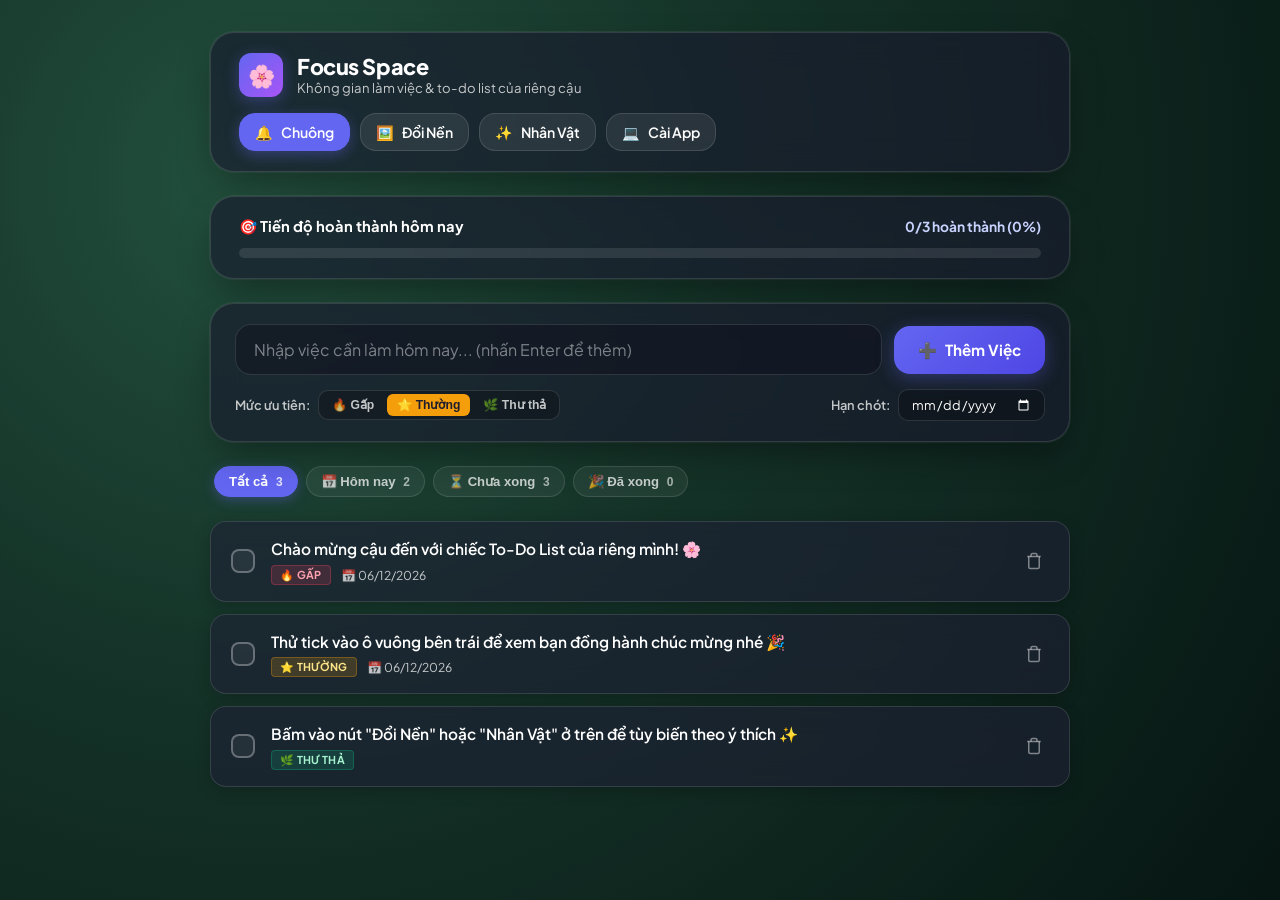
==== commit 67be19c7: "Fix: Remove syntax error in companion.js confetti engine to restore all UI controls and task adding" ====
--- a/index.html
+++ b/index.html
@@ -325,11 +325,11 @@
   </div>
 
   <!-- Application Logic Scripts -->
-  <script src="js/storage.js?v=5"></script>
-  <script src="js/audio.js?v=5"></script>
-  <script src="js/theme.js?v=5"></script>
-  <script src="js/companion.js?v=5"></script>
-  <script src="js/tasks.js?v=5"></script>
-  <script src="js/app.js?v=5"></script>
+  <script src="js/storage.js?v=6"></script>
+  <script src="js/audio.js?v=6"></script>
+  <script src="js/theme.js?v=6"></script>
+  <script src="js/companion.js?v=6"></script>
+  <script src="js/tasks.js?v=6"></script>
+  <script src="js/app.js?v=6"></script>
 </body>
 </html>
